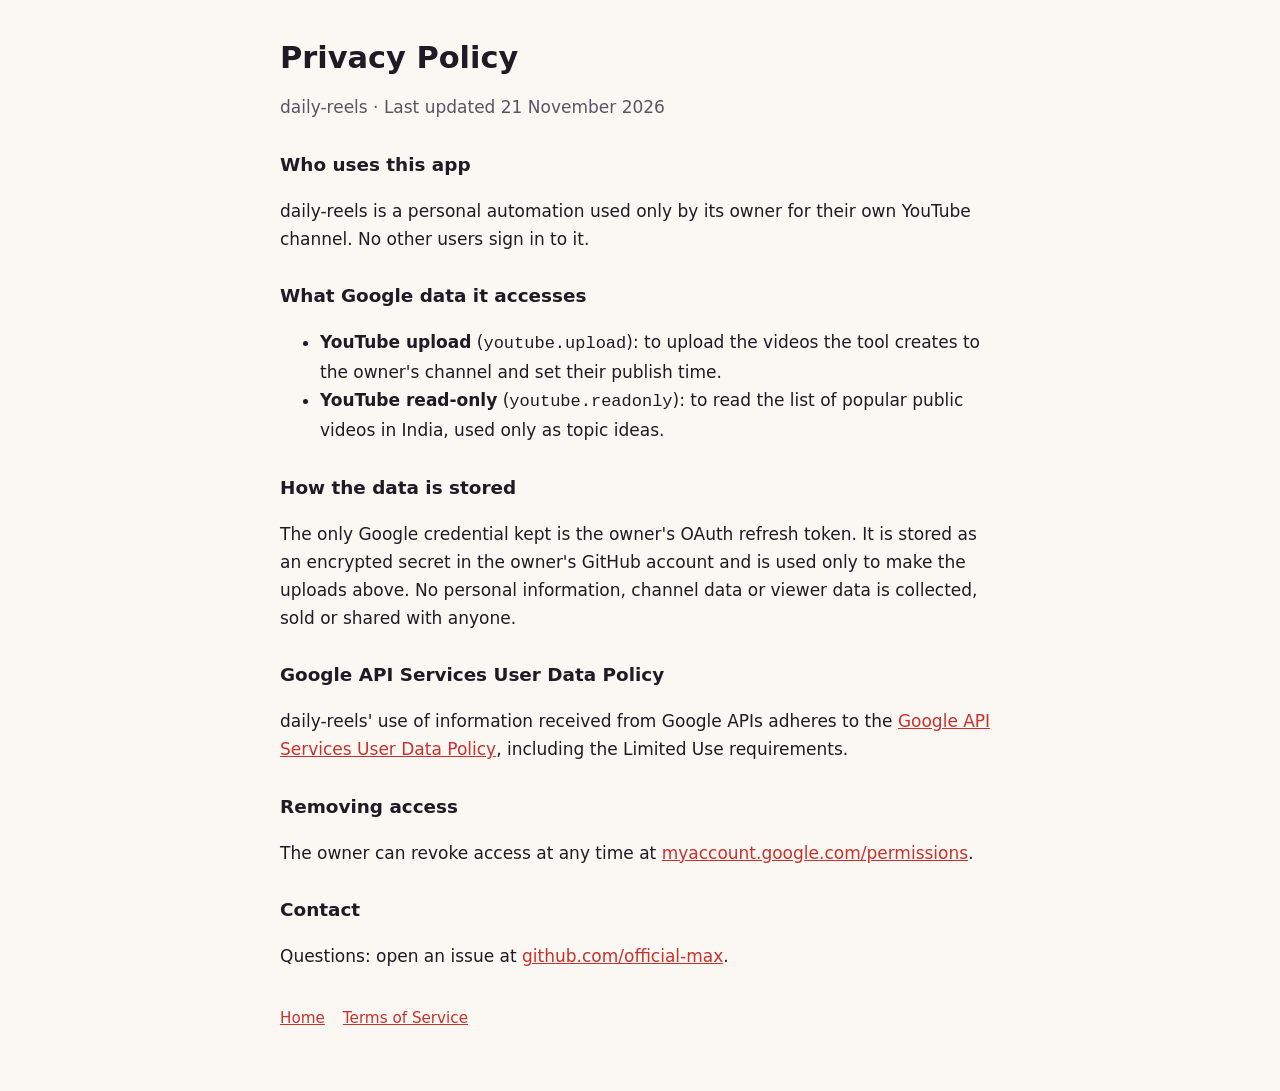
==== privacy.html @ 58231d02 "Home, privacy policy and terms pages for the daily-reels OAuth app Co-Authored-By: Claude Opus 5.5 <" ====
<!doctype html><html lang="en"><head><meta charset="utf-8"><meta name="viewport" content="width=device-width,initial-scale=1">
<title>Privacy Policy</title><link rel="stylesheet" href="style.css"></head><body><main>
<h1>Privacy Policy</h1>
<p class="muted">daily-reels · Last updated 21 November 2026</p>
<h2>Who uses this app</h2>
<p>daily-reels is a personal automation used only by its owner for their own YouTube channel. No other users sign in to it.</p>
<h2>What Google data it accesses</h2>
<ul>
<li><b>YouTube upload</b> (<code>youtube.upload</code>): to upload the videos the tool creates to the owner's channel and set their publish time.</li>
<li><b>YouTube read-only</b> (<code>youtube.readonly</code>): to read the list of popular public videos in India, used only as topic ideas.</li>
</ul>
<h2>How the data is stored</h2>
<p>The only Google credential kept is the owner's OAuth refresh token. It is stored as an encrypted secret in the owner's GitHub account and is used only to make the uploads above. No personal information, channel data or viewer data is collected, sold or shared with anyone.</p>
<h2>Google API Services User Data Policy</h2>
<p>daily-reels' use of information received from Google APIs adheres to the <a href="https://developers.google.com/terms/api-services-user-data-policy">Google API Services User Data Policy</a>, including the Limited Use requirements.</p>
<h2>Removing access</h2>
<p>The owner can revoke access at any time at <a href="https://myaccount.google.com/permissions">myaccount.google.com/permissions</a>.</p>
<h2>Contact</h2>
<p>Questions: open an issue at <a href="https://github.com/official-max">github.com/official-max</a>.</p>
<nav><a href="index.html">Home</a><a href="terms.html">Terms of Service</a></nav>
</main></body></html>
---- style.css ----
:root{--bg:#fbf8f3;--fg:#1f1a24;--muted:#5b5363;--accent:#c8312d}
@media (prefers-color-scheme:dark){:root{--bg:#17141b;--fg:#f2eef5;--muted:#b3aabb;--accent:#ff6b5e}}
body{margin:0;background:var(--bg);color:var(--fg);font:17px/1.65 system-ui,-apple-system,Segoe UI,Roboto,sans-serif}
main{max-width:720px;margin:0 auto;padding:40px 16px 64px}
h1{font-size:1.9rem;line-height:1.2;margin:0 0 8px}
h2{font-size:1.15rem;margin:28px 0 6px}
p,li{color:var(--fg)} .muted{color:var(--muted)}
a{color:var(--accent)} nav{display:flex;gap:18px;margin-top:36px;font-size:.95rem}
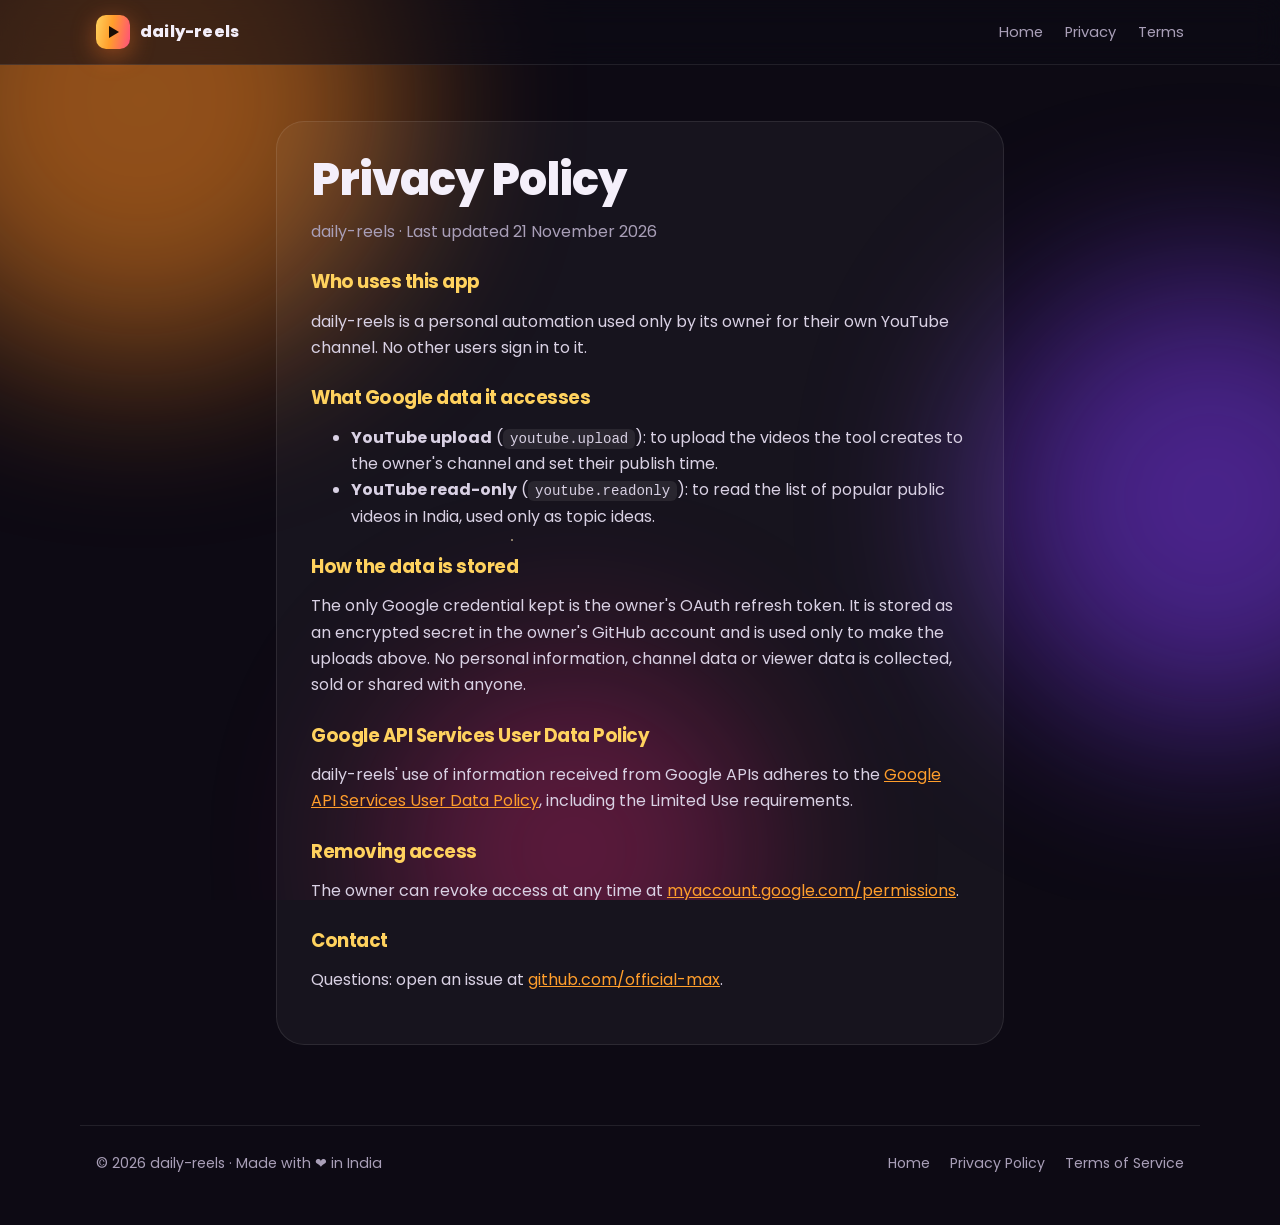
==== commit d348074a: "Landing page redesign with live reel previews; restyle privacy and terms Co-Authored-By: Claude Opus" ====
--- a/privacy.html
+++ b/privacy.html
@@ -1,5 +1,16 @@
 <!doctype html><html lang="en"><head><meta charset="utf-8"><meta name="viewport" content="width=device-width,initial-scale=1">
-<title>Privacy Policy</title><link rel="stylesheet" href="style.css"></head><body><main>
+<title>Privacy Policy</title>
+<link rel="preconnect" href="https://fonts.googleapis.com"><link rel="preconnect" href="https://fonts.gstatic.com" crossorigin>
+<link href="https://fonts.googleapis.com/css2?family=Poppins:wght@400;600;700;800&display=swap" rel="stylesheet">
+<link rel="stylesheet" href="style.css">
+<link rel="icon" href="data:image/svg+xml,<svg xmlns='http://www.w3.org/2000/svg' viewBox='0 0 32 32'><rect width='32' height='32' rx='9' fill='%23ff9e2c'/><path d='M12 9l12 7-12 7z' fill='%231b0d05'/></svg>">
+</head><body>
+<div class="glow"><i></i><i></i><i></i></div><div class="stars"></div>
+<nav class="top"><div class="wrap">
+  <a class="brand" href="index.html"><span class="logo"><svg viewBox="0 0 16 16"><path d="M4 2l10 6-10 6z" fill="#1b0d05"/></svg></span>daily-reels</a>
+  <div class="links"><a href="index.html">Home</a><a href="privacy.html">Privacy</a><a href="terms.html">Terms</a></div>
+</div></nav>
+<main class="legal"><div class="card">
 <h1>Privacy Policy</h1>
 <p class="muted">daily-reels · Last updated 21 November 2026</p>
 <h2>Who uses this app</h2>
@@ -17,5 +28,7 @@
 <p>The owner can revoke access at any time at <a href="https://myaccount.google.com/permissions">myaccount.google.com/permissions</a>.</p>
 <h2>Contact</h2>
 <p>Questions: open an issue at <a href="https://github.com/official-max">github.com/official-max</a>.</p>
-<nav><a href="index.html">Home</a><a href="terms.html">Terms of Service</a></nav>
-</main></body></html>
+</div></main>
+<footer><div class="wrap"><span>© 2026 daily-reels · Made with ❤️ in India</span>
+<nav><a href="index.html">Home</a><a href="privacy.html">Privacy Policy</a><a href="terms.html">Terms of Service</a></nav></div></footer>
+</body></html>
--- a/style.css
+++ b/style.css
@@ -1,8 +1,140 @@
-:root{--bg:#fbf8f3;--fg:#1f1a24;--muted:#5b5363;--accent:#c8312d}
-@media (prefers-color-scheme:dark){:root{--bg:#17141b;--fg:#f2eef5;--muted:#b3aabb;--accent:#ff6b5e}}
-body{margin:0;background:var(--bg);color:var(--fg);font:17px/1.65 system-ui,-apple-system,Segoe UI,Roboto,sans-serif}
-main{max-width:720px;margin:0 auto;padding:40px 16px 64px}
-h1{font-size:1.9rem;line-height:1.2;margin:0 0 8px}
-h2{font-size:1.15rem;margin:28px 0 6px}
-p,li{color:var(--fg)} .muted{color:var(--muted)}
-a{color:var(--accent)} nav{display:flex;gap:18px;margin-top:36px;font-size:.95rem}
+:root{
+  --bg:#0d0a14; --bg2:#151022; --card:rgba(255,255,255,.045); --line:rgba(255,255,255,.09);
+  --fg:#f4effa; --muted:#a99fb8; --saffron:#ff9e2c; --gold:#ffd25e; --rose:#ff4f7b; --violet:#8b5cf6;
+  --grad:linear-gradient(100deg,var(--gold),var(--saffron) 45%,var(--rose));
+  --radius:22px;
+}
+*{box-sizing:border-box}
+html{scroll-behavior:smooth}
+body{margin:0;background:var(--bg);color:var(--fg);font:16px/1.65 "Poppins",system-ui,-apple-system,Segoe UI,Roboto,sans-serif;overflow-x:hidden}
+img{max-width:100%;display:block}
+a{color:inherit}
+.wrap{max-width:1120px;margin:0 auto;padding:0 16px}
+
+/* ambient glow */
+.glow{position:fixed;inset:0;pointer-events:none;z-index:-1;overflow:hidden}
+.glow i{position:absolute;border-radius:50%;filter:blur(90px);opacity:.55;animation:drift 18s ease-in-out infinite alternate}
+.glow i:nth-child(1){width:520px;height:520px;background:#ff8a1f;top:-160px;left:-120px}
+.glow i:nth-child(2){width:460px;height:460px;background:#7c3aed;top:30%;right:-160px;animation-delay:-6s}
+.glow i:nth-child(3){width:380px;height:380px;background:#e11d74;bottom:-140px;left:30%;animation-delay:-11s;opacity:.35}
+@keyframes drift{to{transform:translate(60px,40px) scale(1.12)}}
+.stars{position:fixed;inset:0;z-index:-1;pointer-events:none;opacity:.5;
+  background-image:radial-gradient(1px 1px at 12% 18%,#fff 50%,transparent 51%),radial-gradient(1px 1px at 72% 12%,#fff 50%,transparent 51%),
+  radial-gradient(1.5px 1.5px at 40% 60%,#ffe7b0 50%,transparent 51%),radial-gradient(1px 1px at 88% 70%,#fff 50%,transparent 51%),
+  radial-gradient(1px 1px at 22% 85%,#fff 50%,transparent 51%),radial-gradient(1.5px 1.5px at 60% 35%,#fff 50%,transparent 51%)}
+
+/* nav */
+nav.top{position:sticky;top:0;z-index:20;backdrop-filter:blur(14px);-webkit-backdrop-filter:blur(14px);background:rgba(13,10,20,.6);border-bottom:1px solid var(--line)}
+nav.top .wrap{display:flex;align-items:center;justify-content:space-between;height:64px}
+.brand{display:flex;align-items:center;gap:10px;font-weight:800;letter-spacing:.2px;text-decoration:none}
+.logo{width:34px;height:34px;border-radius:10px;background:var(--grad);display:grid;place-items:center;box-shadow:0 6px 24px rgba(255,120,40,.45)}
+.logo svg{width:16px;height:16px}
+nav.top .links{display:flex;gap:22px;font-size:.92rem;color:var(--muted)}
+nav.top .links a{text-decoration:none;transition:color .2s} nav.top .links a:hover{color:var(--fg)}
+
+/* hero */
+.hero{padding:72px 0 40px}
+.hero .wrap{display:grid;grid-template-columns:1.05fr 1fr;gap:40px;align-items:center}
+.pill{display:inline-flex;align-items:center;gap:8px;padding:7px 14px;border-radius:999px;background:var(--card);border:1px solid var(--line);font-size:.82rem;color:var(--muted)}
+.pill b{width:8px;height:8px;border-radius:50%;background:#3ddc84;box-shadow:0 0 0 0 rgba(61,220,132,.7);animation:ping 1.8s infinite}
+@keyframes ping{70%{box-shadow:0 0 0 10px rgba(61,220,132,0)}100%{box-shadow:0 0 0 0 rgba(61,220,132,0)}}
+h1{font-size:clamp(2.3rem,5.4vw,4.1rem);line-height:1.05;margin:18px 0 18px;font-weight:800;letter-spacing:-1px}
+.gt{background:var(--grad);-webkit-background-clip:text;background-clip:text;color:transparent}
+.hi{font-family:"Tiro Devanagari Hindi",serif;font-weight:400;letter-spacing:0}
+.lead{font-size:1.08rem;color:var(--muted);max-width:520px}
+.cta{display:flex;flex-wrap:wrap;gap:12px;margin-top:28px}
+.btn{display:inline-flex;align-items:center;gap:8px;padding:13px 22px;border-radius:14px;font-weight:600;text-decoration:none;transition:transform .2s,box-shadow .2s}
+.btn.main{background:var(--grad);color:#1b0d05;box-shadow:0 10px 30px rgba(255,120,40,.35)}
+.btn.ghost{border:1px solid var(--line);background:var(--card)}
+.btn:hover{transform:translateY(-2px)}
+
+/* phones */
+.phones{position:relative;height:560px}
+.phone{position:absolute;width:230px;aspect-ratio:9/16;border-radius:30px;padding:8px;background:linear-gradient(160deg,#2b2340,#120e1c);
+  box-shadow:0 30px 60px rgba(0,0,0,.55),inset 0 0 0 1px rgba(255,255,255,.08);animation:float 6s ease-in-out infinite}
+.phone .scr{position:relative;width:100%;height:100%;border-radius:23px;overflow:hidden;background:#000}
+.phone .scr img{position:absolute;inset:0;width:100%;height:100%;object-fit:cover;opacity:0;transition:opacity 1s ease}
+.phone .scr img.on{opacity:1}
+.phone::before{content:"";position:absolute;top:2px;left:50%;width:5px;height:5px;margin-left:-2.5px;z-index:3;border-radius:50%;background:#0a0a0a;box-shadow:0 0 0 2px rgba(255,255,255,.08)}
+.phone.p1{left:0;top:70px;transform:rotate(-9deg);animation-delay:-2s}
+.phone.p2{left:50%;margin-left:-125px;top:0;width:250px;z-index:2}
+.phone.p3{right:0;top:80px;transform:rotate(9deg);animation-delay:-4s}
+@keyframes float{50%{translate:0 -14px}}
+
+/* stats */
+.stats{margin:30px 0 10px}
+.stats .wrap{display:grid;grid-template-columns:repeat(4,1fr);gap:14px}
+.stat{padding:20px;border-radius:var(--radius);background:var(--card);border:1px solid var(--line);text-align:center}
+.stat strong{display:block;font-size:1.7rem;font-weight:800}
+.stat span{color:var(--muted);font-size:.86rem}
+
+/* sections */
+section.block{padding:80px 0 20px}
+.eyebrow{color:var(--saffron);font-weight:700;font-size:.8rem;letter-spacing:2px;text-transform:uppercase}
+h2{font-size:clamp(1.7rem,3.4vw,2.5rem);line-height:1.15;margin:8px 0 12px;letter-spacing:-.5px}
+.sub{color:var(--muted);max-width:620px}
+
+/* timeline */
+.steps{display:grid;grid-template-columns:repeat(5,1fr);gap:14px;margin-top:36px;position:relative}
+.step{padding:22px 18px;border-radius:var(--radius);background:var(--card);border:1px solid var(--line);position:relative;transition:transform .25s,border-color .25s}
+.step:hover{transform:translateY(-4px);border-color:rgba(255,158,44,.5)}
+.step .t{font-size:.75rem;font-weight:700;color:var(--gold);letter-spacing:.5px}
+.step .ic{width:44px;height:44px;border-radius:13px;display:grid;place-items:center;margin:12px 0 10px;background:rgba(255,158,44,.12);font-size:1.3rem}
+.step h3{margin:0 0 4px;font-size:1.02rem}
+.step p{margin:0;color:var(--muted);font-size:.88rem;line-height:1.5}
+
+/* formats */
+.formats{display:grid;grid-template-columns:1fr 1fr;gap:22px;margin-top:36px}
+.fmt{border-radius:28px;padding:28px;border:1px solid var(--line);overflow:hidden;position:relative}
+.fmt.dev{background:radial-gradient(120% 80% at 0% 0%,rgba(255,158,44,.22),transparent 60%),var(--bg2)}
+.fmt.mot{background:radial-gradient(120% 80% at 100% 0%,rgba(139,92,246,.25),transparent 60%),var(--bg2)}
+.fmt .tag{display:inline-block;padding:5px 12px;border-radius:999px;font-size:.75rem;font-weight:700;background:rgba(255,255,255,.08)}
+.fmt h3{font-size:1.5rem;margin:12px 0 6px}
+.fmt p{color:var(--muted);margin:0 0 20px}
+.strip{display:grid;grid-template-columns:repeat(3,1fr);gap:10px}
+.strip img{border-radius:14px;aspect-ratio:9/16;object-fit:cover;box-shadow:0 12px 30px rgba(0,0,0,.4);transition:transform .3s}
+.strip img:hover{transform:scale(1.04) rotate(-1deg)}
+
+/* features */
+.feats{display:grid;grid-template-columns:repeat(3,1fr);gap:16px;margin-top:36px}
+.feat{padding:24px;border-radius:var(--radius);background:var(--card);border:1px solid var(--line)}
+.feat .ic{font-size:1.5rem}
+.feat h3{margin:10px 0 4px;font-size:1.05rem}
+.feat p{margin:0;color:var(--muted);font-size:.9rem}
+
+/* about + footer */
+.about{margin:80px auto 0;padding:34px;border-radius:28px;border:1px solid var(--line);background:linear-gradient(135deg,rgba(255,158,44,.1),rgba(139,92,246,.1))}
+.about h2{font-size:1.5rem}
+.about p{color:var(--muted);margin:6px 0 0}
+footer{padding:40px 0 50px;color:var(--muted);font-size:.88rem}
+footer .wrap{display:flex;flex-wrap:wrap;justify-content:space-between;gap:16px;border-top:1px solid var(--line);padding-top:26px}
+footer nav{display:flex;gap:20px} footer a{text-decoration:none} footer a:hover{color:var(--fg)}
+
+/* reveal on scroll */
+.rv{opacity:0;transform:translateY(24px);transition:opacity .8s ease,transform .8s ease}
+.rv.in{opacity:1;transform:none}
+
+/* legal pages */
+.legal{max-width:760px;margin:0 auto;padding:56px 16px 40px}
+.legal .card{padding:34px;border-radius:28px;background:var(--card);border:1px solid var(--line)}
+.legal h1{font-size:clamp(2rem,4.5vw,2.8rem);margin:0 0 6px}
+.legal h2{font-size:1.15rem;margin:26px 0 6px;color:var(--gold)}
+.legal p,.legal li{color:#d9d1e4}
+.legal .muted{color:var(--muted)}
+.legal code{background:rgba(255,255,255,.08);padding:2px 7px;border-radius:6px;font-size:.88em}
+.legal a{color:var(--saffron)}
+
+@media (max-width:900px){
+  .hero .wrap{grid-template-columns:1fr;text-align:center}
+  .lead{margin:0 auto} .cta{justify-content:center}
+  .phones{height:470px;max-width:420px;margin:0 auto;width:100%}
+  .phone{width:180px} .phone.p2{width:200px;margin-left:-100px}
+  .steps{grid-template-columns:1fr 1fr} .formats,.feats{grid-template-columns:1fr}
+  .stats .wrap{grid-template-columns:1fr 1fr}
+  nav.top .links{display:none}
+}
+@media (max-width:420px){
+  .phone{width:140px} .phone.p2{width:165px;margin-left:-82px} .phones{height:340px}
+  .steps{grid-template-columns:1fr}
+}
+@media (prefers-reduced-motion:reduce){*{animation:none!important;transition:none!important}.rv{opacity:1;transform:none}}
